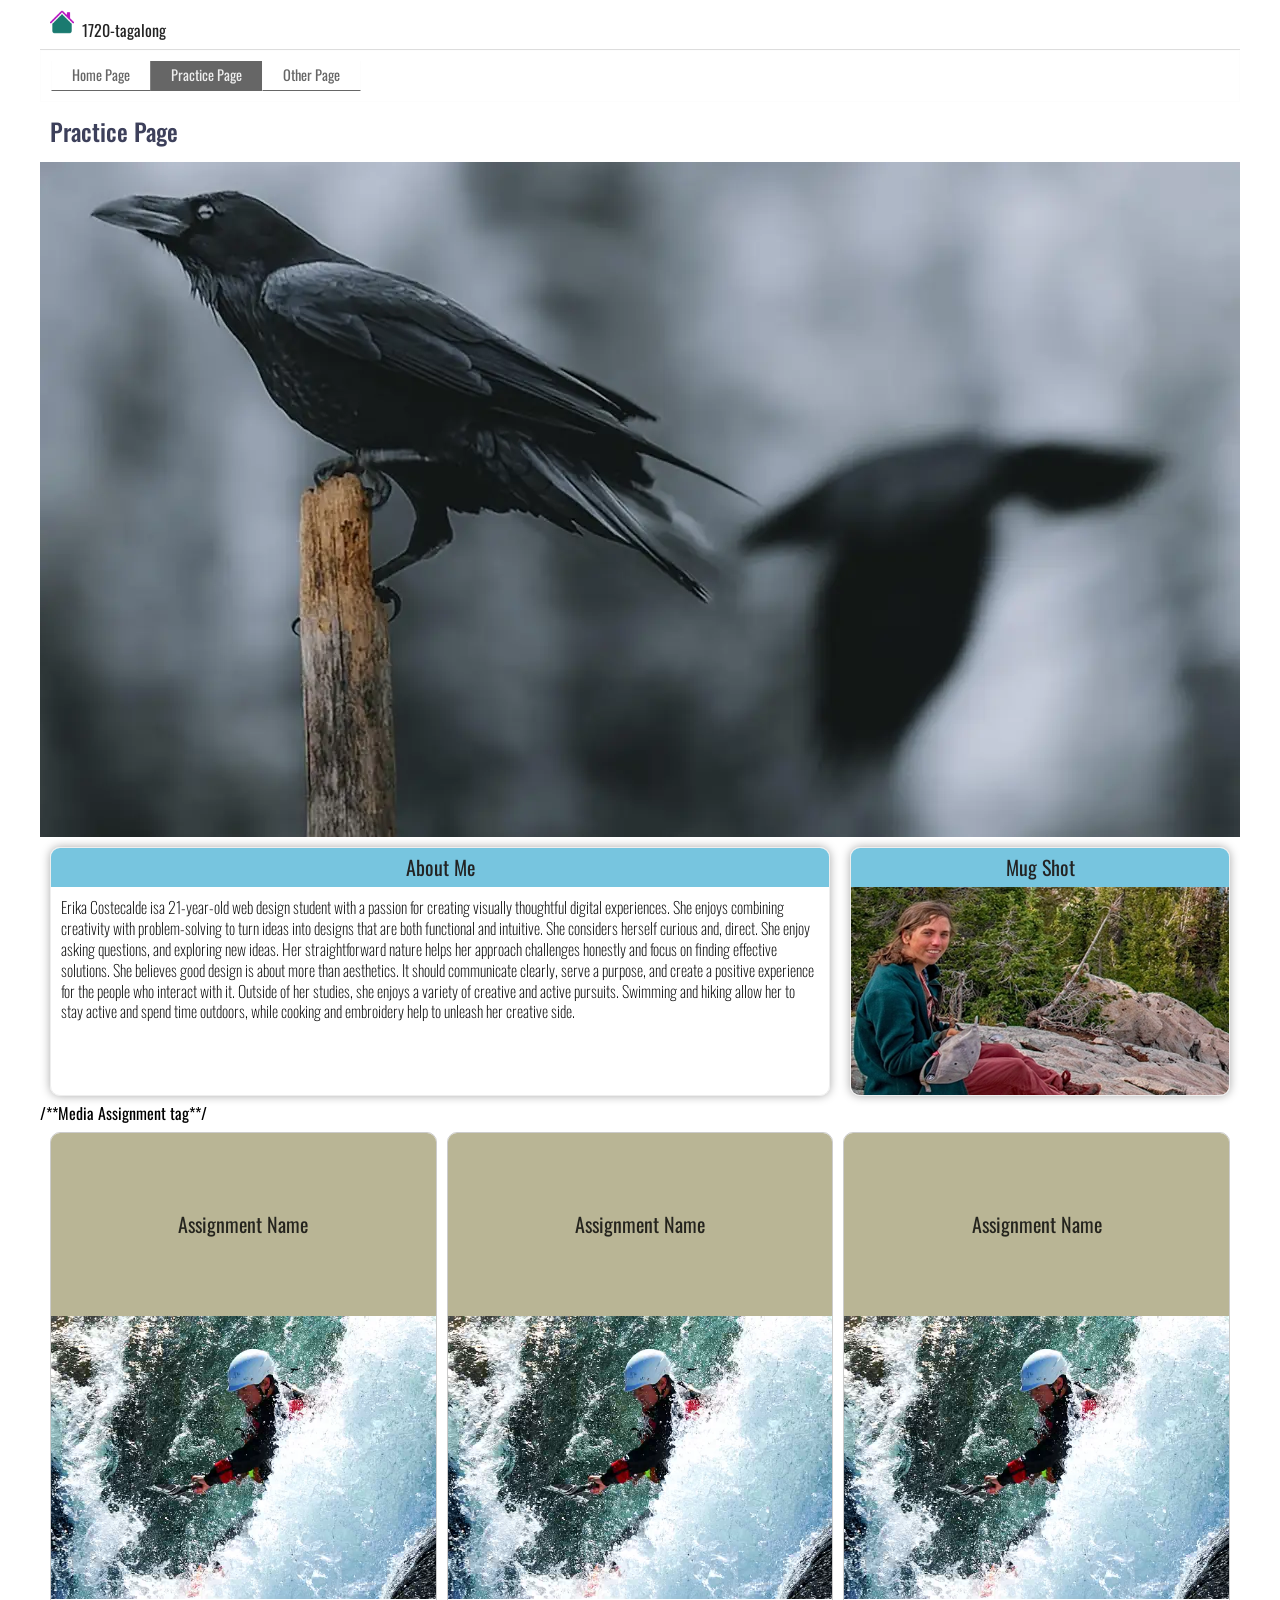
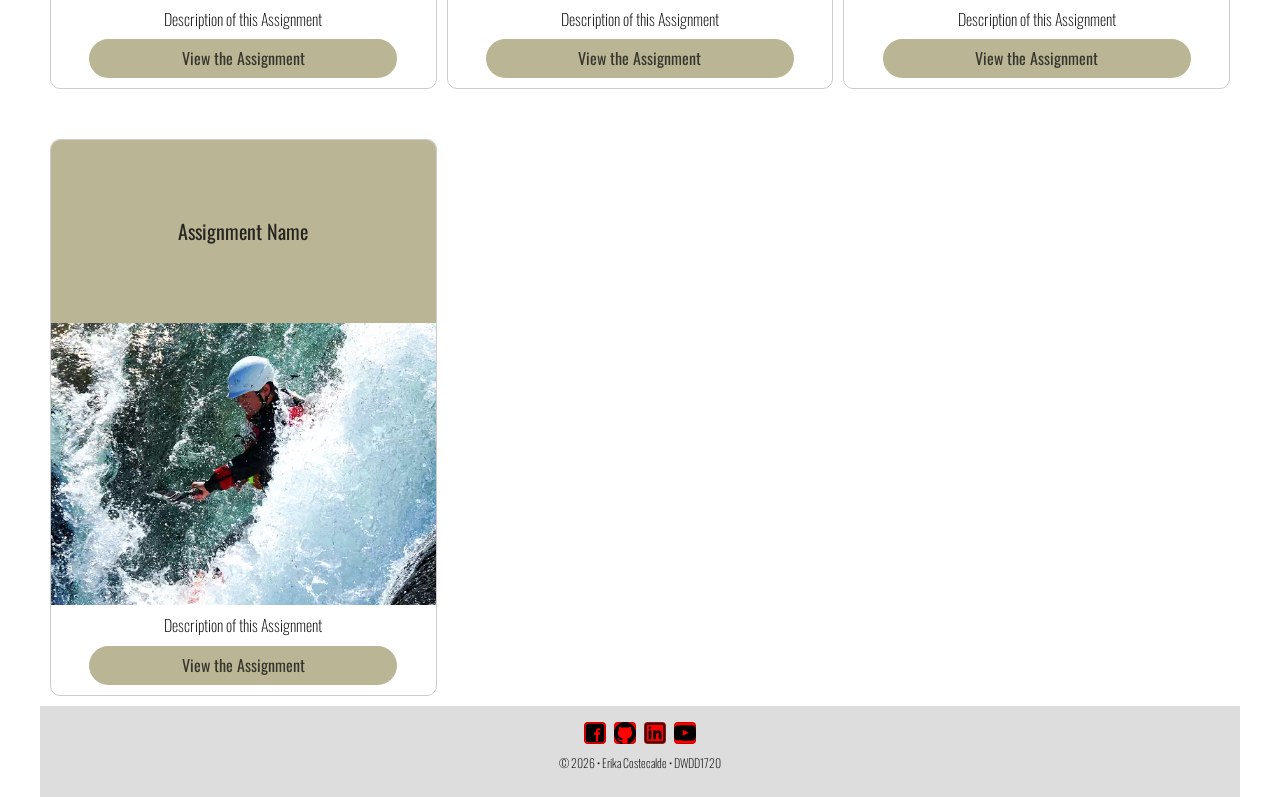
==== index.html @ cc08d658 "fixed title" ====
<!DOCTYPE html>
<html lang="en">
<head>
    <meta charset="UTF-8">
    <meta name="viewport" content="width=device-width, initial-scale=1.0">
    <title>1720-tagalong</title>


    <link rel="stylesheet" href="styles/normalize.css">
    <link rel="stylesheet" href="styles/small.css">
    <link rel="stylesheet" href="styles/larger.css">

    <!--fonts-->
    <link rel="preconnect" href="https://fonts.googleapis.com">
    <link rel="preconnect" href="https://fonts.gstatic.com" crossorigin>
    <link href="https://fonts.googleapis.com/css2?family=Oswald:wght@200..700&display=swap" rel="stylesheet">

    <!--Open Graph-->
    <meta property="og:title" content="1720-portal Assignment" />
    <meta property="og:description" content="Welcome to the Portal page for Erika Costecaldes DWDD1720 course" />
    <meta property="og:image" content="https://erika419.github.io/1720-portal/images/opengraph.png" />
    <meta property="og:url" content="https://erika419.github.io/1720-portal/" />
    <meta property="og:logo" content="https://erika419.github.io/1720-portal/images/favicon.svg" />
    <meta property="og:type" content="website" />

    <!--favicon-->
    <link rel="icon" type="image/png" href="/1720-portal/favicon-96x96.png" sizes="96x96" />
    <link rel="icon" type="image/svg+xml" href="/1720-portal/favicon.svg" />
    <link rel="shortcut icon" href="/1720-portal/favicon.ico" />
    <link rel="apple-touch-icon" sizes="180x180" href="/1720-portal/apple-touch-icon.png" />
    <meta name="apple-mobile-web-app-title" content="Portal" />
    <link rel="manifest" href="/1720-portal/site.webmanifest" />

    <!--SCRIPTS--->
    <script src="scripts/navigation.js" defer> </script>
        <script src="scripts/year.js" defer> </script>


    
</head>
<body>
    <header>
        <img src="images/favicon.svg" alt="site logo" width="16" height="16">
        <span> 1720-tagalong</span>
        <button id="hamburger" class="hamburger" aria-label="nav link button"></button>
    </header> 

        <nav id="navbar">
            <ul>
                <li> <a href="#about"> Home Page</a> </li>
                <li class = "active"> <a href="#mug"> Practice Page</a> </li>
                <li> <a href="#assign"> Other Page</a> </li>
            </ul>
        </nav>

        <main>
            <h1>Practice Page</h1> 

            <source media="(max-width:610px)" srcset="images/hero-small-610px.webp"></source>
            <source media="(max-width:900)" srcset="images/hero-medium-900px.webp"></source>
            <img src="images/hero-large-1200px.webp" alt="Bird Flying"></img>

            <div class="sbs">
                <section>
                    <h2 id="about">About Me</h2>
                    <p>
                        Erika Costecalde isa 21-year-old web design student with a passion for creating
                        visually thoughtful digital experiences. She enjoys combining creativity with 
                        problem-solving to turn ideas into designs that are both functional and intuitive.
                        She considers herself curious and, direct. She enjoy asking questions, and 
                        exploring new ideas. Her straightforward nature helps her approach challenges 
                        honestly and focus on finding effective solutions. She believes good design is about
                        more than aesthetics. It should communicate clearly, serve a purpose, and create a
                        positive experience for the people who interact with it. Outside of her studies, she
                        enjoys a variety of creative and active pursuits. Swimming and hiking allow her to 
                        stay active and spend time outdoors, while cooking and embroidery help to unleash her 
                        creative side.</p>
                </section>
                <section>
                    <h2 id="mug">Mug Shot</h2>
                    <img src="images/Profile Picture.webp" alt="Mug Shot" width="602" height="330" loading="lazy">
                </section>
            </div>

            /**Media Assignment tag**/
            <div class="cards" id="assign">
                <section>
                    <h2>Assignment Name</h2>
                    <img src="images/placeholder.webp" alt="Assignment for..." width="600" height="400" loading="lazy">
                    <p> Description of this Assignment</p>
                    <a href="#"> View the Assignment</a>
                </section>

                <section>
                    <h2>Assignment Name</h2>
                    <img src="images/placeholder.webp" alt="Assignment for..." width="600" height="400" loading="lazy">
                    <p> Description of this Assignment</p>
                    <a href="#"> View the Assignment</a>
                </section>

                <section>
                    <h2>Assignment Name</h2>
                    <img src="images/placeholder.webp" alt="Assignment for..." width="600" height="400" loading="lazy">
                    <p> Description of this Assignment</p>
                    <a href="#"> View the Assignment</a>
                </section>

                <section>
                    <h2>Assignment Name</h2>
                    <img src="images/placeholder.webp" alt="Assignment for..." width="600" height="400" loading="lazy">
                    <p> Description of this Assignment</p>
                    <a href="#"> View the Assignment</a>
                </section>
            </div>
        </main>

        <footer>
        <section class="social">
            <a href="https://www.facebook.com/paul.cheney.1422" target="_blank"><img src="images/icons8-facebook.svg" alt="facebook" width="16" height="16"> </a>
            <a href="https://www.youtube.com/PaulChenney" target="_blank"><img src="images/github-142-svgrepo-com.svg" alt="github" width="16" height="16"> </a>
            <a href="https://www.linkedin.com/in/pchenney" target="_blank"><img src="images/linkedin-svgrepo-com.svg" alt="linkedin" width="16" height="16"> </a>
            <a href="https://www.youtube.com/@PaulChenney66" target="_blank"><img src="images/youtube-168-svgrepo-com.svg" alt="youtube" width="16" height="16"> </a>
        </section>

        
        <p>&copy; <span id="currentyear"></span> &bull; Erika Costecalde &bull; DWDD1720</p>
        
    </footer>
</body>
</html>
---- styles/small.css ----
/**Border-Box**/

*{
    box-sizing: border-box;
    scroll-behavior: smooth;
}

/**body tag**/
body{
    font-family: "Oswald", sans-serif;
}

/**header tag**/
header{
    padding: 10px 0 10px 10px;
    border-bottom: solid 1px #ddd;
    display: grid;
    align-items: end;
    column-gap: 8px;
    grid-template-columns: 24px auto 44px;
}

header img{
    display: block;
    width: 100%;
    height: auto;
    padding-bottom: 5px;
}

header span{
    color: #232323;
}

/**navigation tag**/
nav{ 
    display: none;
}

nav ul{
    margin: 0;
    padding: 0;
    list-style-type: none;
}

nav a{
    display: block;
    font-size: 0.9rem;
    font-weight: 400;
    color: #666;
    border-bottom: solid 1px #ddd;    
    text-decoration: none;
    padding: 0.8rem;
}

nav li.active a{
    background-color:#666;
    color:#eee;
}
nav a:hover{
    text-decoration: underline;
}

/**You might need to delete this one tag**/
nav li:last-child a{
    border-right: solid 1px rgba(245, 242, 242, 0.2);
}

nav li.active{
    background-color: #666;
    color: #eee;
}

nav.show{
    display: block;
}

/**Hamburger Stuff tag**/
.hamburger{
    background: none;
    border:none;
    color:#232323;
    cursor: pointer;
    font-size: 2rem;
    font-family: Verdana;
}

.hamburger::before{
    content: "\2630";

}

.hamburger.show::before{
    content: "\00D7";

}

/**main stuff tag**/
    h1{ 
        font-size:1.5rem;
        color:#3D405B;
        font-weight:500;
        margin-left:10px;
    }

    .sbs section{
        border: 1px solid #eee;
        border-radius:10px;
        box-shadow: 0 0 10px #aaa;
        margin: 0.5rem 10px;
        overflow: hidden;
    }

    .sbs h2{
        background-color: rgb(119, 197, 223);
        color: #232323;
        font-weight: 400;
        font-size:1.25rem;
        margin: 0;
        padding: 0.5rem 0.2rem;
        text-align: center;
    }

    .sbs p{
        font-weight: 200;
        margin: 10px;
        line-height: 130%;
    }

    .sbs img{
        display: block;
        width:100%;
        height:100%;
        object-fit: cover;
    }

    /**Assigment Card tag**/
    .cards{
        display: grid;
        grid-template-columns: repeat(auto-fit, minmax(300px,1fr));
        gap:50px 10px;
        margin:10px;
    }

    .cards section{
        border:1px #ccc solid;
        border-radius:10px;
        overflow:hidden;
    }

    .cards h2{
        background-color:#b9b595;
        color: rgb(0,0,0,0.8);
        font-weight: 400;
        font-size:1.25rem;
        margin:0;
        padding: 05rem 0.2rem;
        text-align: center;
    }

    .cards p{ 
        font-weight:200;
        margin:10px 10px;
        line-height: 130%;
        text-align: center;
    }

        .cards img{
        display: block;
        width:100%;
        height: auto;
    }

    .cards a{
        background-color:#b9b595;
        color: rgb(0,0,0,0.7);
        text-decoration: none;
        display: block;
        width: 80%;
        padding:10px;
        margin: 0 10% 10px 10%;
        text-align: center;
        border-radius: 20px;
        &:hover{
            background-color:#dbd7b2;
            transform: translateY(2px);
            box-shadow: 0 0 10px #999;
        }
    }

/**social media tag**/
    .social{
        display:flex;
        justify-content:center;
        column-gap: 8px;
    }

    .social img{
        display: block;
        width: 22px;
        height: 22px;
    }

    .social a{
        border: solid 1px rgb(0,0,0,0.2);
        border-radius: 4px;
        width: 22px;
        height: 22px;
        display: flex;
        justify-content: center;
        align-items: center;
        background-color: rgb(255.255.255, 0.3);
    }

    .social a:hover{
        background-color: rgb(255.255.255, 0.8);
    }

/**footer tag**/
    footer{
        background-color: #ddd;
        padding: 1rem 0;
        text-align: center;
        font-weight: 200;
        font-size: 0.75rem;
}
---- styles/larger.css ----
@media only screen and (min-width: 40rem) {

    header, main, nav, footer{
        max-width:1200px;
        margin: 0 auto;
    }

    /**Navigation Stuff tag**/
    nav{
        display: block;
        color:#eee;
        border: solid 1px rgba(245, 242, 242, 0.2);
    }

    nav ul{
        display: flex;
        margin: 10px;
        list-style-type: none;
    }

    nav a{
        border-left: solid 1px rgba(245, 242, 242, 0.2);
        padding: .4rem 20px;
        color: #666;
        border-bottom: solid 1px #666;    
        text-decoration: none;
    }


    nav a:hover{
    text-decoration: underline;
    background-color: #666;
    }

    nav li:last-child a{
        border-right: solid 1px rgba(245, 242, 242, 0.2);
    }

    nav li.active{
    background-color: #666;
    color: #eee;
}

    /**Hamburger Stuff tag**/
    .hamburger{
        display:none;
    }

    /**Main Stuff tag**/
    .sbs{
        display: grid;
        grid-template-columns: 2fr 1fr;
    }
}
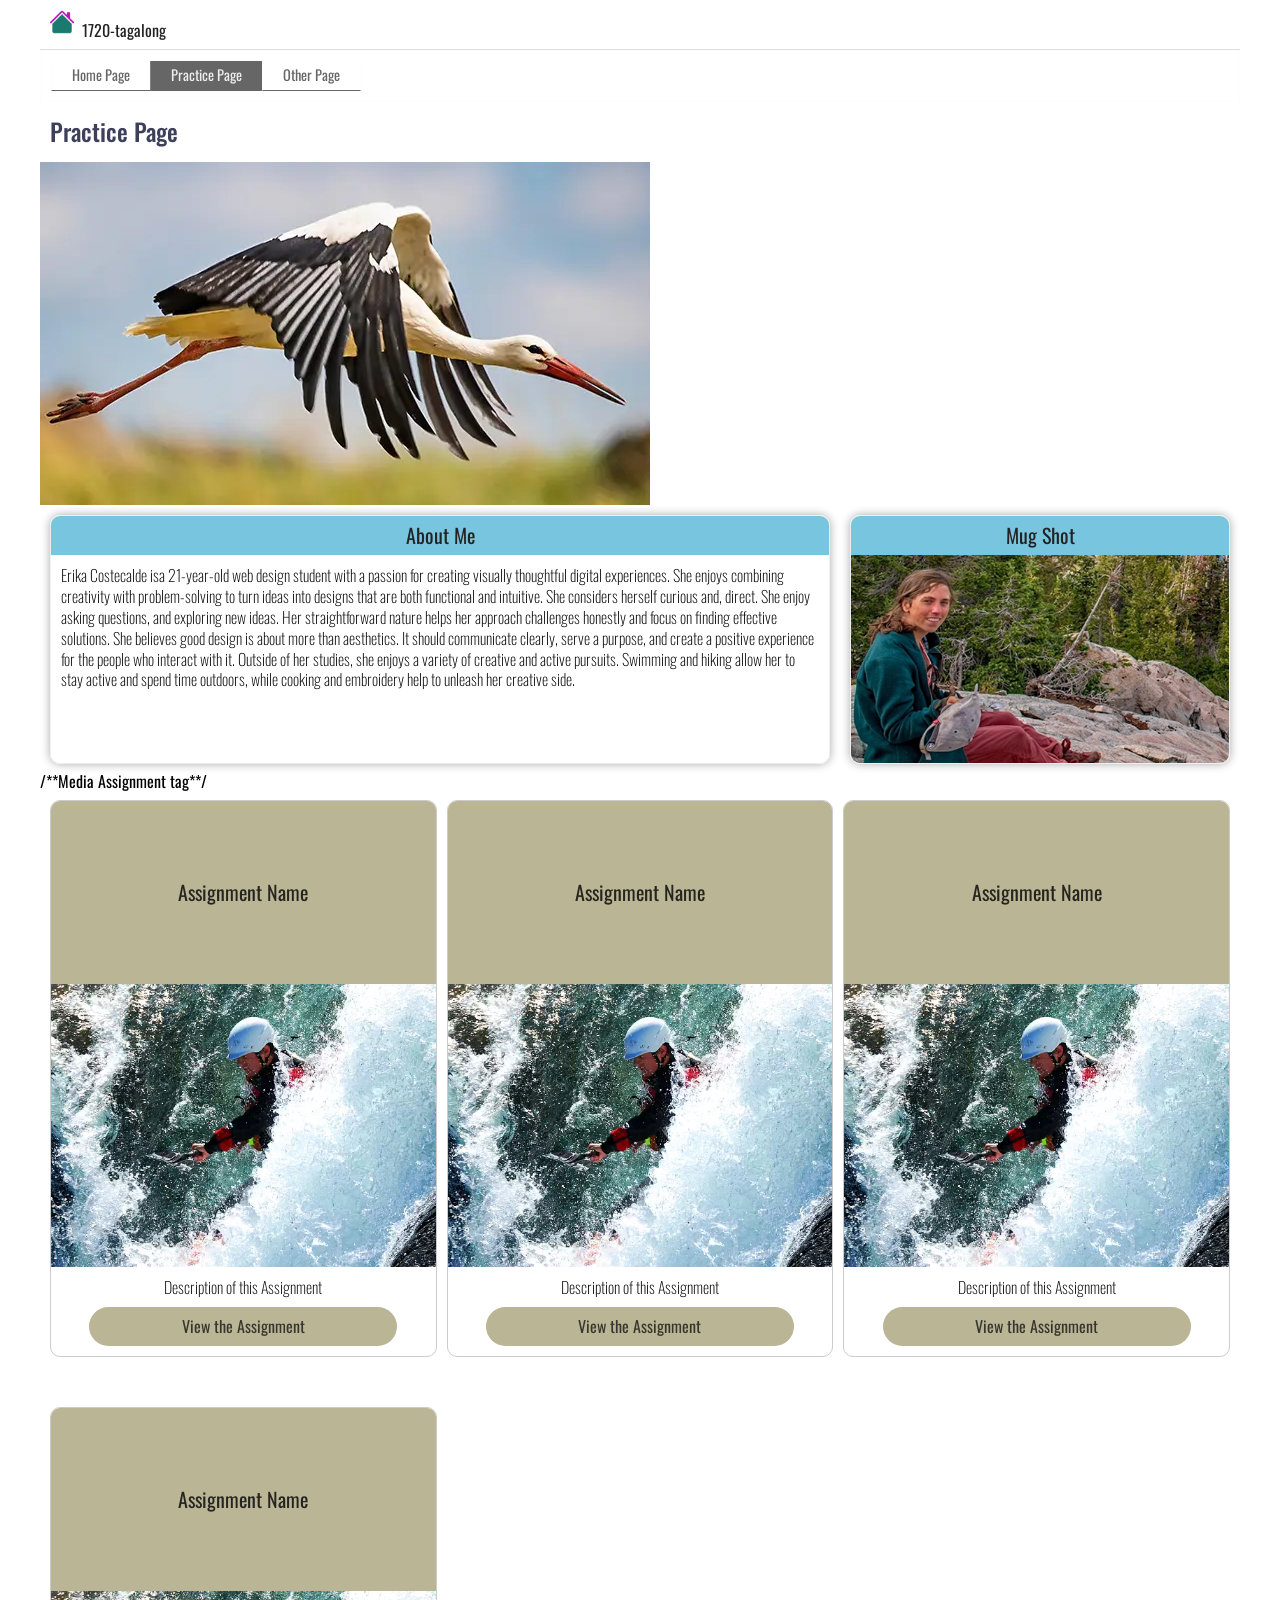
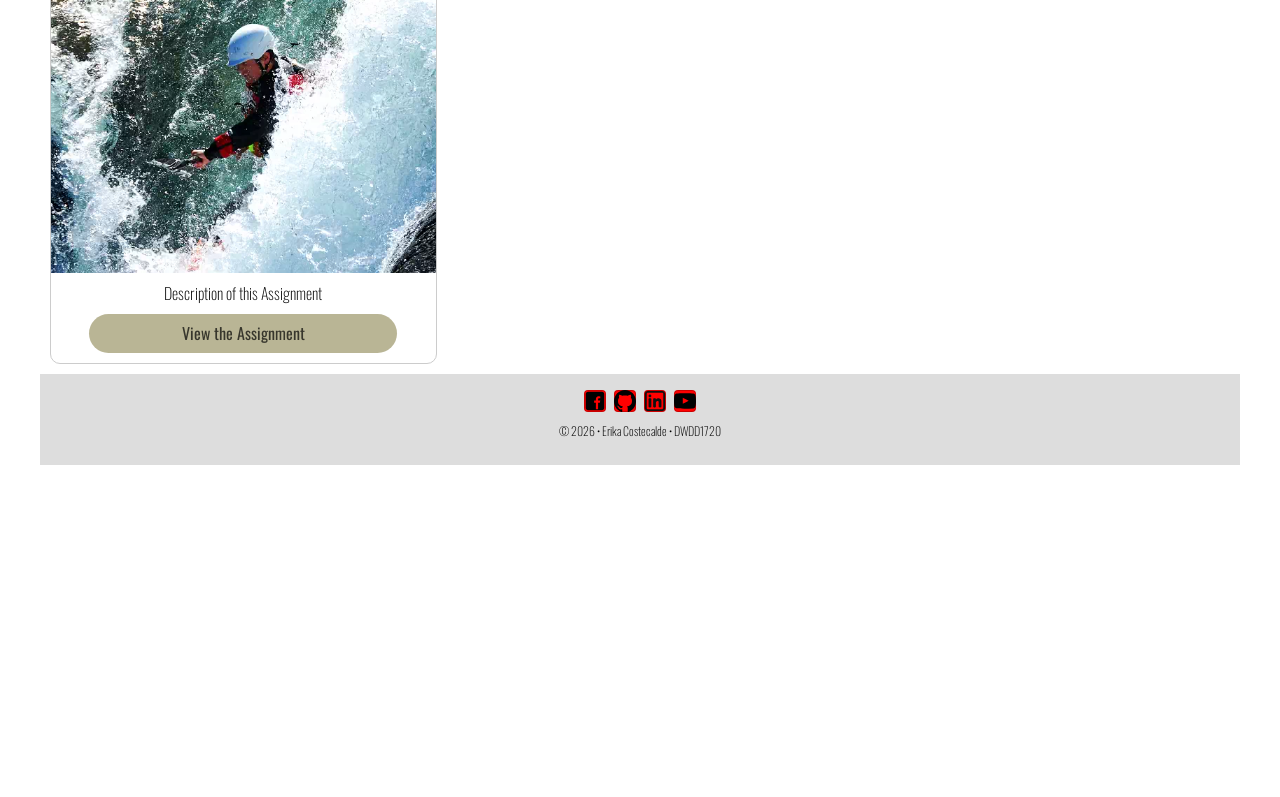
==== commit 7d112b52: "attempted to fix image formattting error" ====
--- a/index.html
+++ b/index.html
@@ -56,10 +56,11 @@
         <main>
             <h1>Practice Page</h1> 
 
+            <picture>
             <source media="(max-width:610px)" srcset="images/hero-small-610px.webp"></source>
-            <source media="(max-width:900)" srcset="images/hero-medium-900px.webp"></source>
+            <source media="(max-width:900px)" srcset="images/hero-medium-900px.webp"></source>
             <img src="images/hero-large-1200px.webp" alt="Bird Flying"></img>
-
+            </picture>
             <div class="sbs">
                 <section>
                     <h2 id="about">About Me</h2>
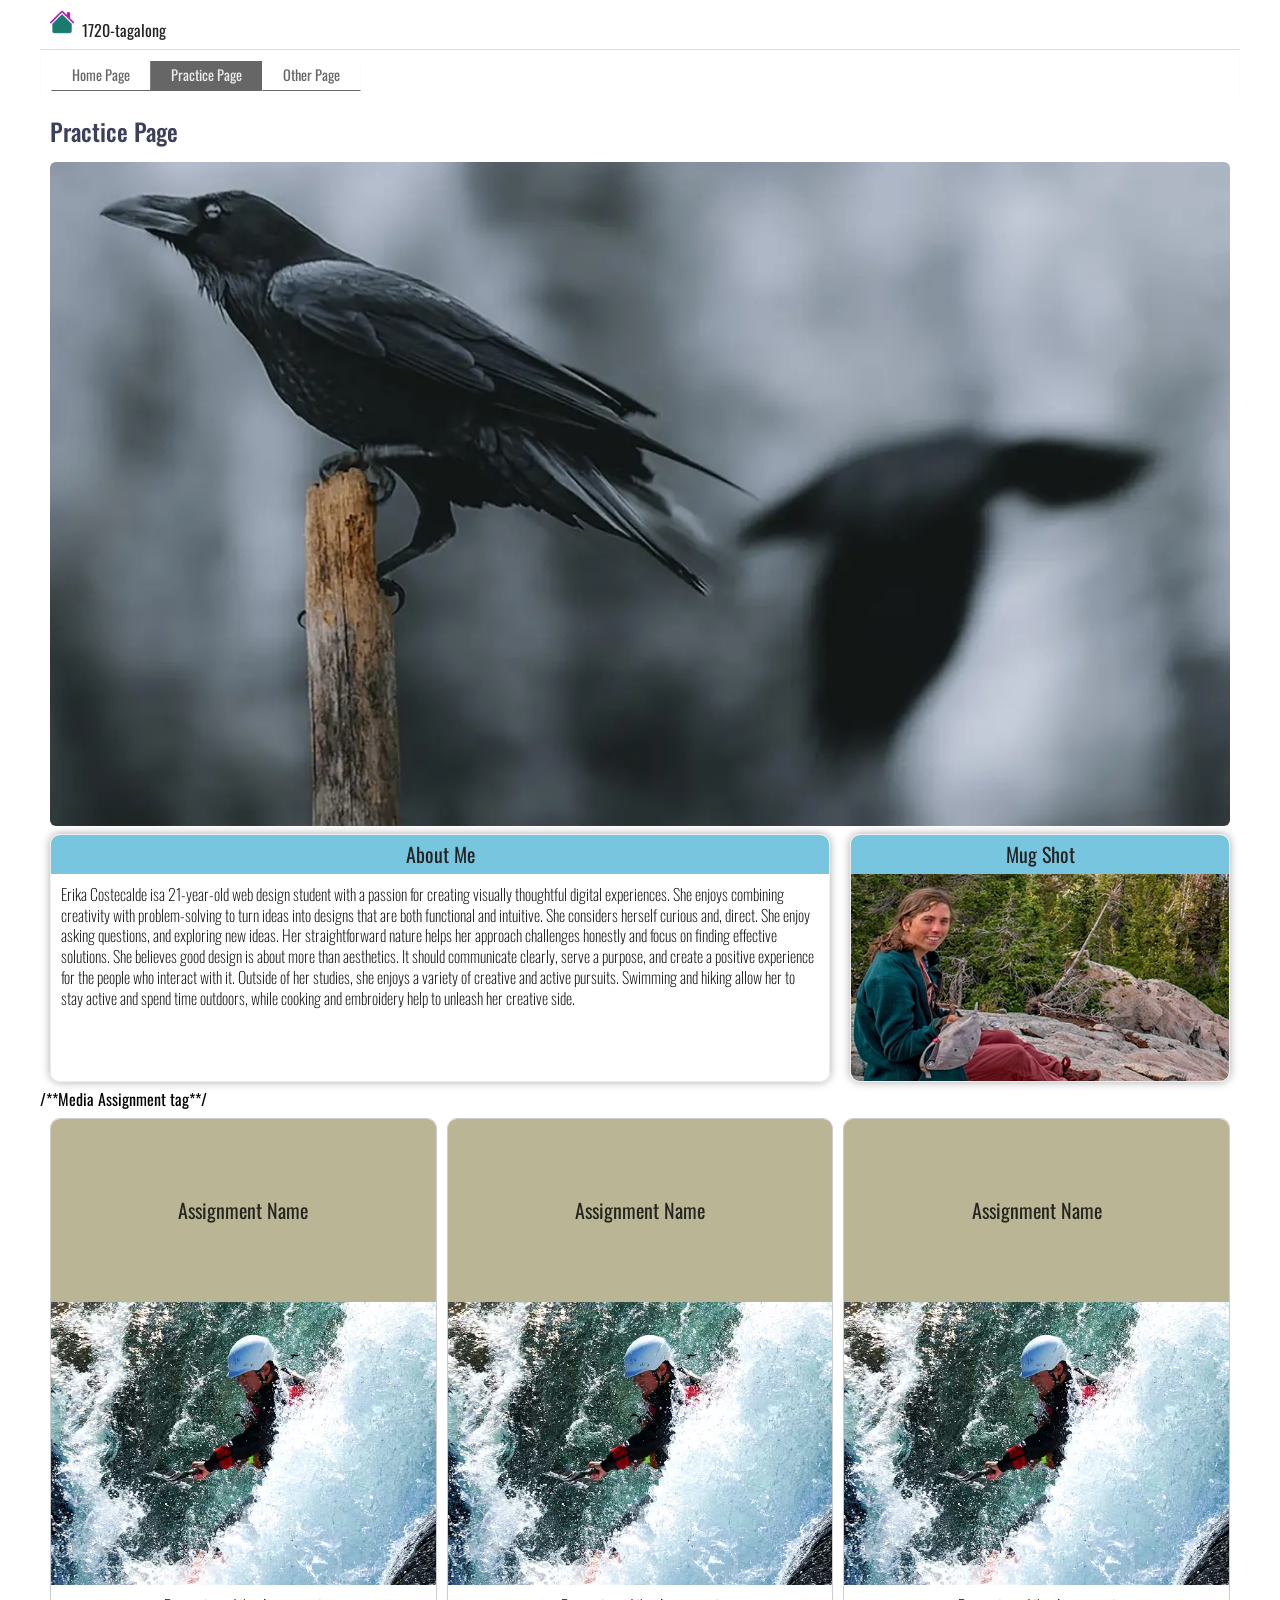
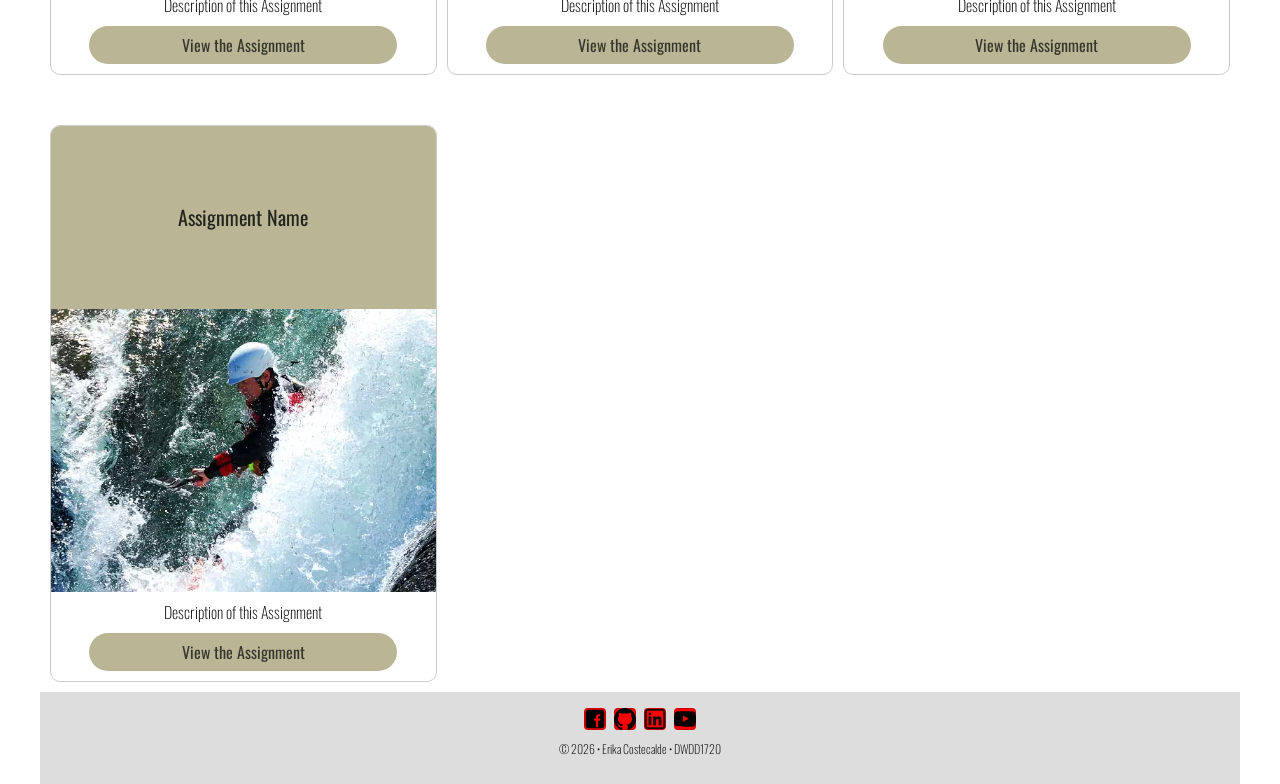
==== commit e14498cd: "added stylizing to hero images" ====
--- a/index.html
+++ b/index.html
@@ -56,7 +56,7 @@
         <main>
             <h1>Practice Page</h1> 
 
-            <picture>
+            <picture class="hero">
             <source media="(max-width:610px)" srcset="images/hero-small-610px.webp"></source>
             <source media="(max-width:900px)" srcset="images/hero-medium-900px.webp"></source>
             <img src="images/hero-large-1200px.webp" alt="Bird Flying"></img>
--- a/styles/small.css
+++ b/styles/small.css
@@ -93,6 +93,21 @@
     content: "\00D7";
 
 }
+
+/**hero image tag**/
+.hero{
+    display:block;
+    width:100%;
+    padding: 0 10px;
+}
+
+.hero img{
+    display:block;
+    width:100%;
+    height: auto;
+    border-radius: 6px;
+}
+
 
 /**main stuff tag**/
     h1{ 
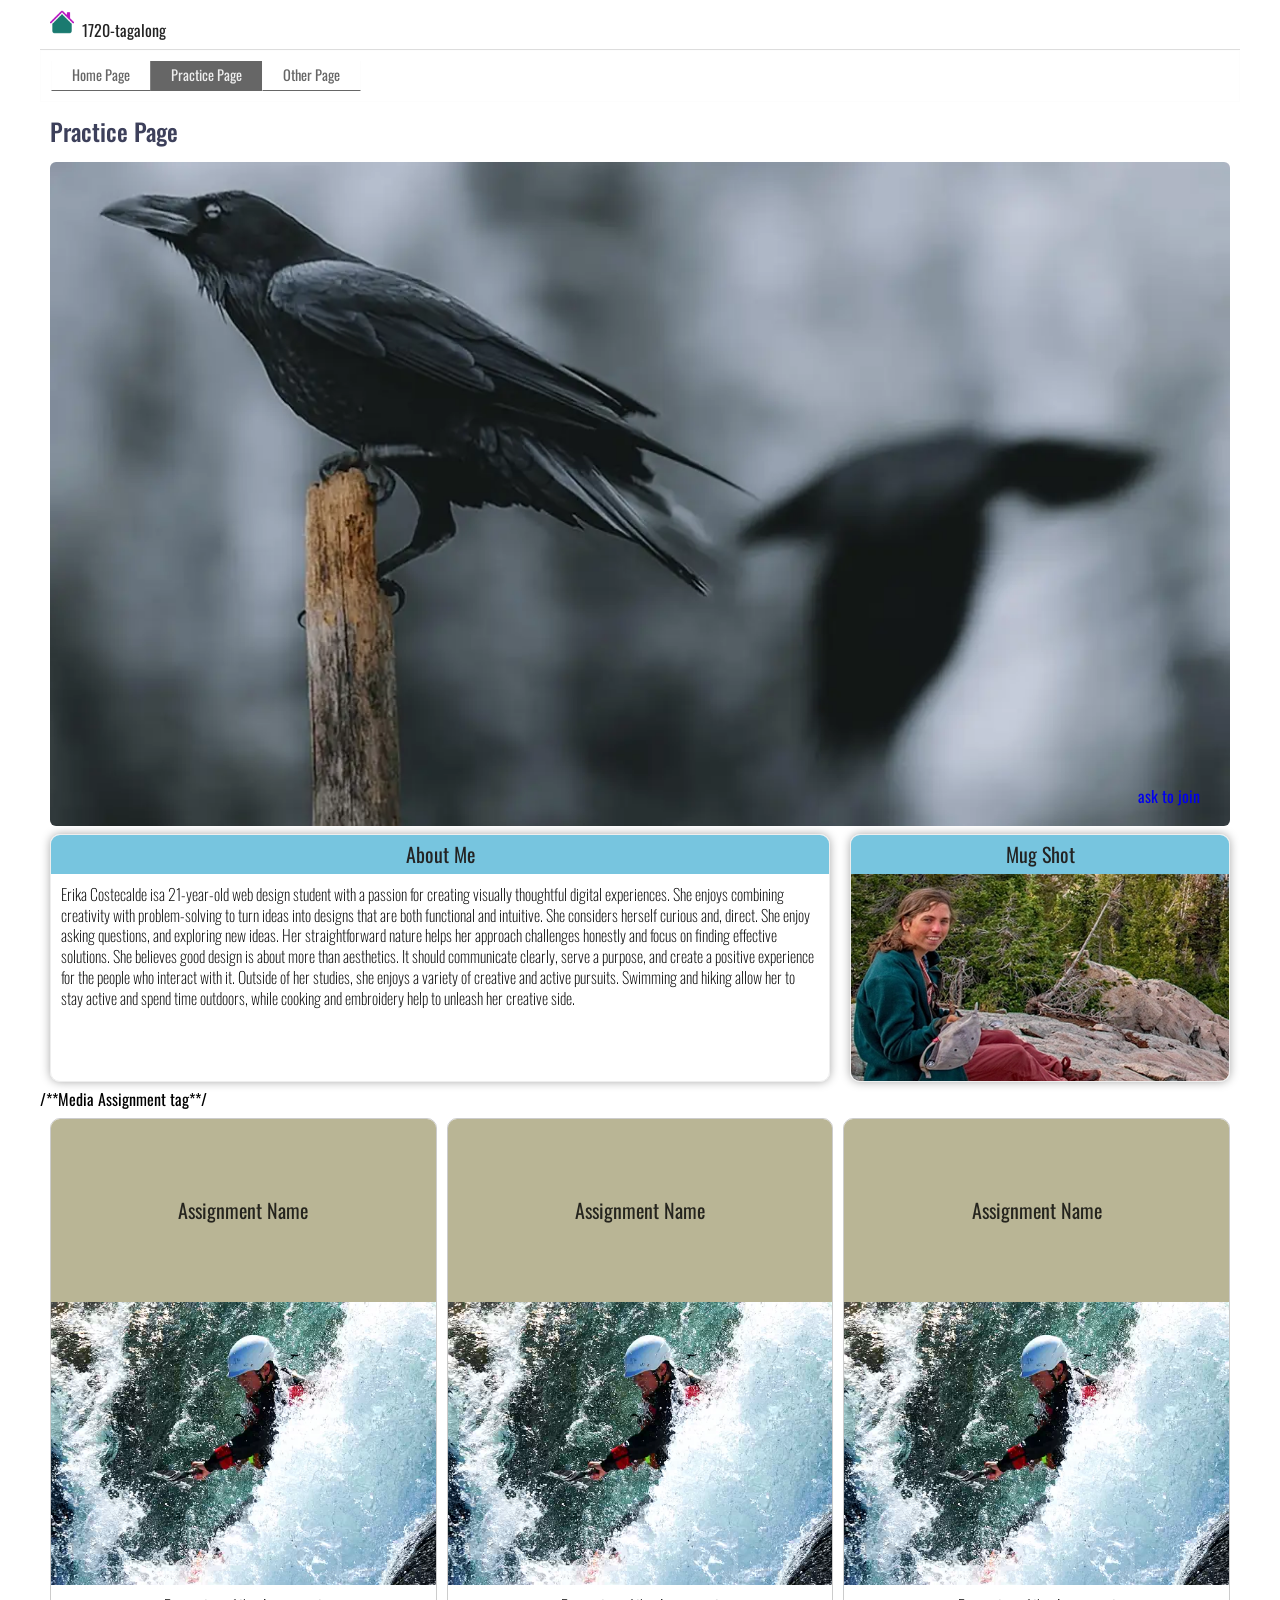
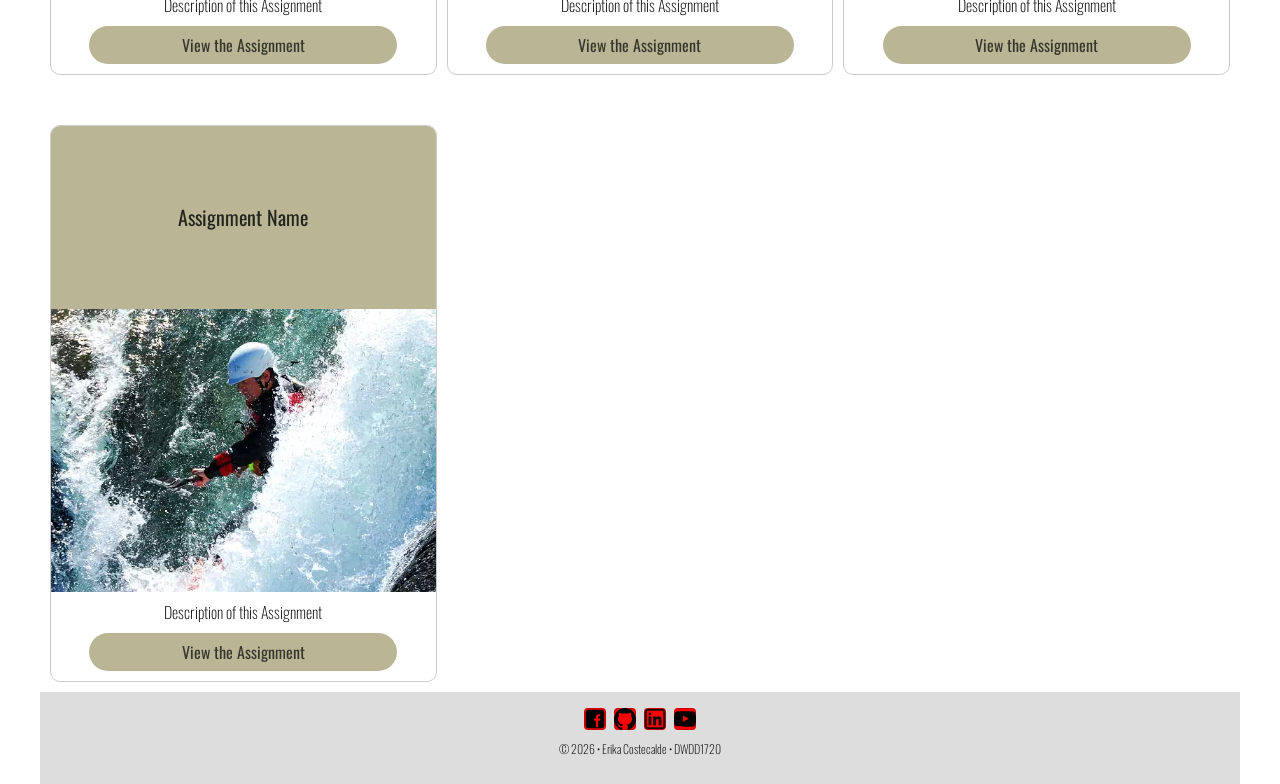
==== commit 249bb942: "did a few changes to .hero a" ====
--- a/index.html
+++ b/index.html
@@ -60,6 +60,7 @@
             <source media="(max-width:610px)" srcset="images/hero-small-610px.webp"></source>
             <source media="(max-width:900px)" srcset="images/hero-medium-900px.webp"></source>
             <img src="images/hero-large-1200px.webp" alt="Bird Flying"></img>
+            <a href="#"> ask to join </a>
             </picture>
             <div class="sbs">
                 <section>
--- a/styles/small.css
+++ b/styles/small.css
@@ -93,21 +93,6 @@
     content: "\00D7";
 
 }
-
-/**hero image tag**/
-.hero{
-    display:block;
-    width:100%;
-    padding: 0 10px;
-}
-
-.hero img{
-    display:block;
-    width:100%;
-    height: auto;
-    border-radius: 6px;
-}
-
 
 /**main stuff tag**/
     h1{ 
@@ -237,4 +222,28 @@
         text-align: center;
         font-weight: 200;
         font-size: 0.75rem;
-}+}
+
+
+/**hero image tag**/
+.hero{
+    display:block;
+    width:100%;
+    padding: 0 10px;
+    position: relative;
+}
+
+.hero img{
+    display:block;
+    width:100%;
+    height: auto;
+    border-radius: 6px;
+}
+
+.hero a{
+    position:absolute;
+    bottom: 20px;
+    right:40px;
+    text-decoration: none;
+}
+
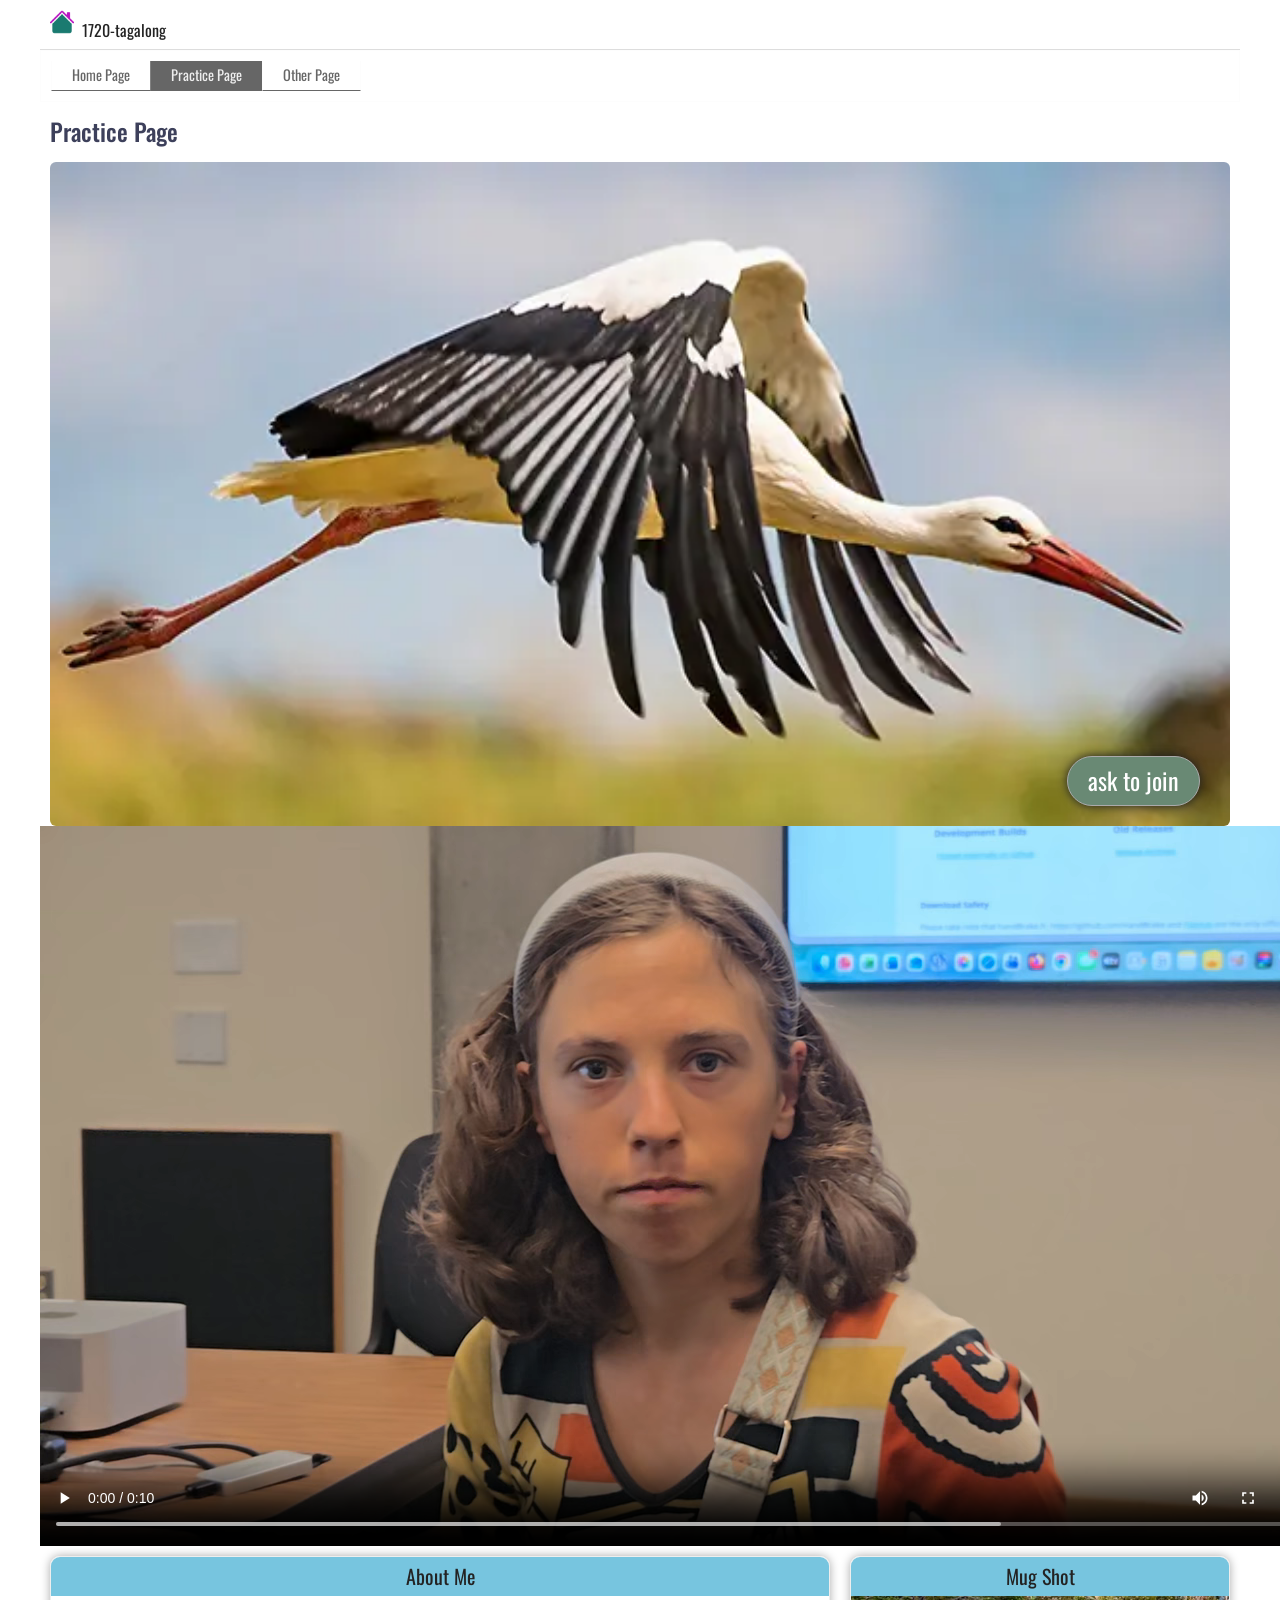
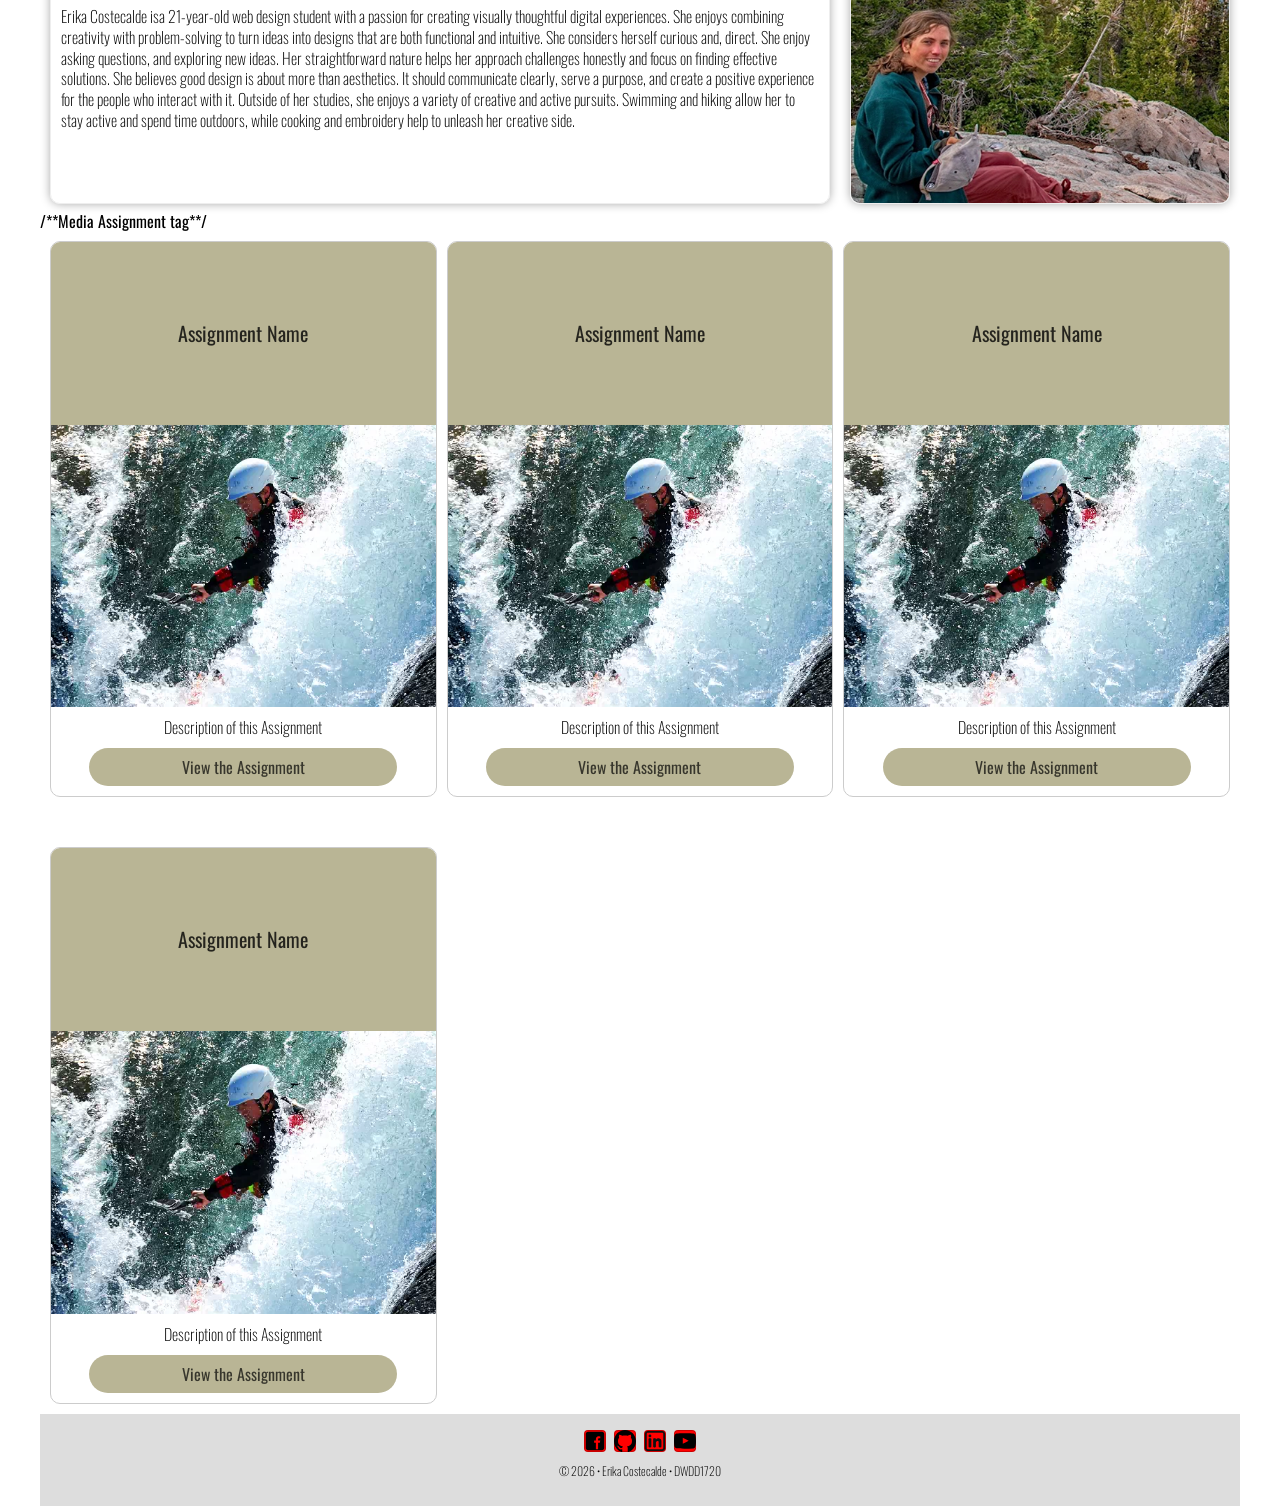
==== commit 6f8163f5: "added video + subtitles" ====
--- a/index.html
+++ b/index.html
@@ -62,6 +62,25 @@
             <img src="images/hero-large-1200px.webp" alt="Bird Flying"></img>
             <a href="#"> ask to join </a>
             </picture>
+
+            <video controls >
+    <source src="media/erikavideo.mp4" type="video/mp4" />
+    <source src="media/erikavideo.webm" type="video/webm" />
+    <track
+    label="English"
+    kind="subtitles"
+    srclang="en"
+    src="media/captions-en.vtt"
+    default />
+  
+    <track
+    label="Español"
+    kind="subtitles"
+    srclang="es"
+    src="media/captions-es - Copy.vtt" />
+        </video>
+
+
             <div class="sbs">
                 <section>
                     <h2 id="about">About Me</h2>
--- a/styles/small.css
+++ b/styles/small.css
@@ -245,5 +245,15 @@
     bottom: 20px;
     right:40px;
     text-decoration: none;
-}
-
+    color: white;
+    background-color:#698974;
+    padding: 10px 20px;
+    border-radius: 99px;
+    border: solid 1px #aaa;
+    box-shadow: 0 0 10px #222;
+    font-size: 1.5rem;
+    &:hover{
+        background-color: #0b5379;
+    }
+}
+
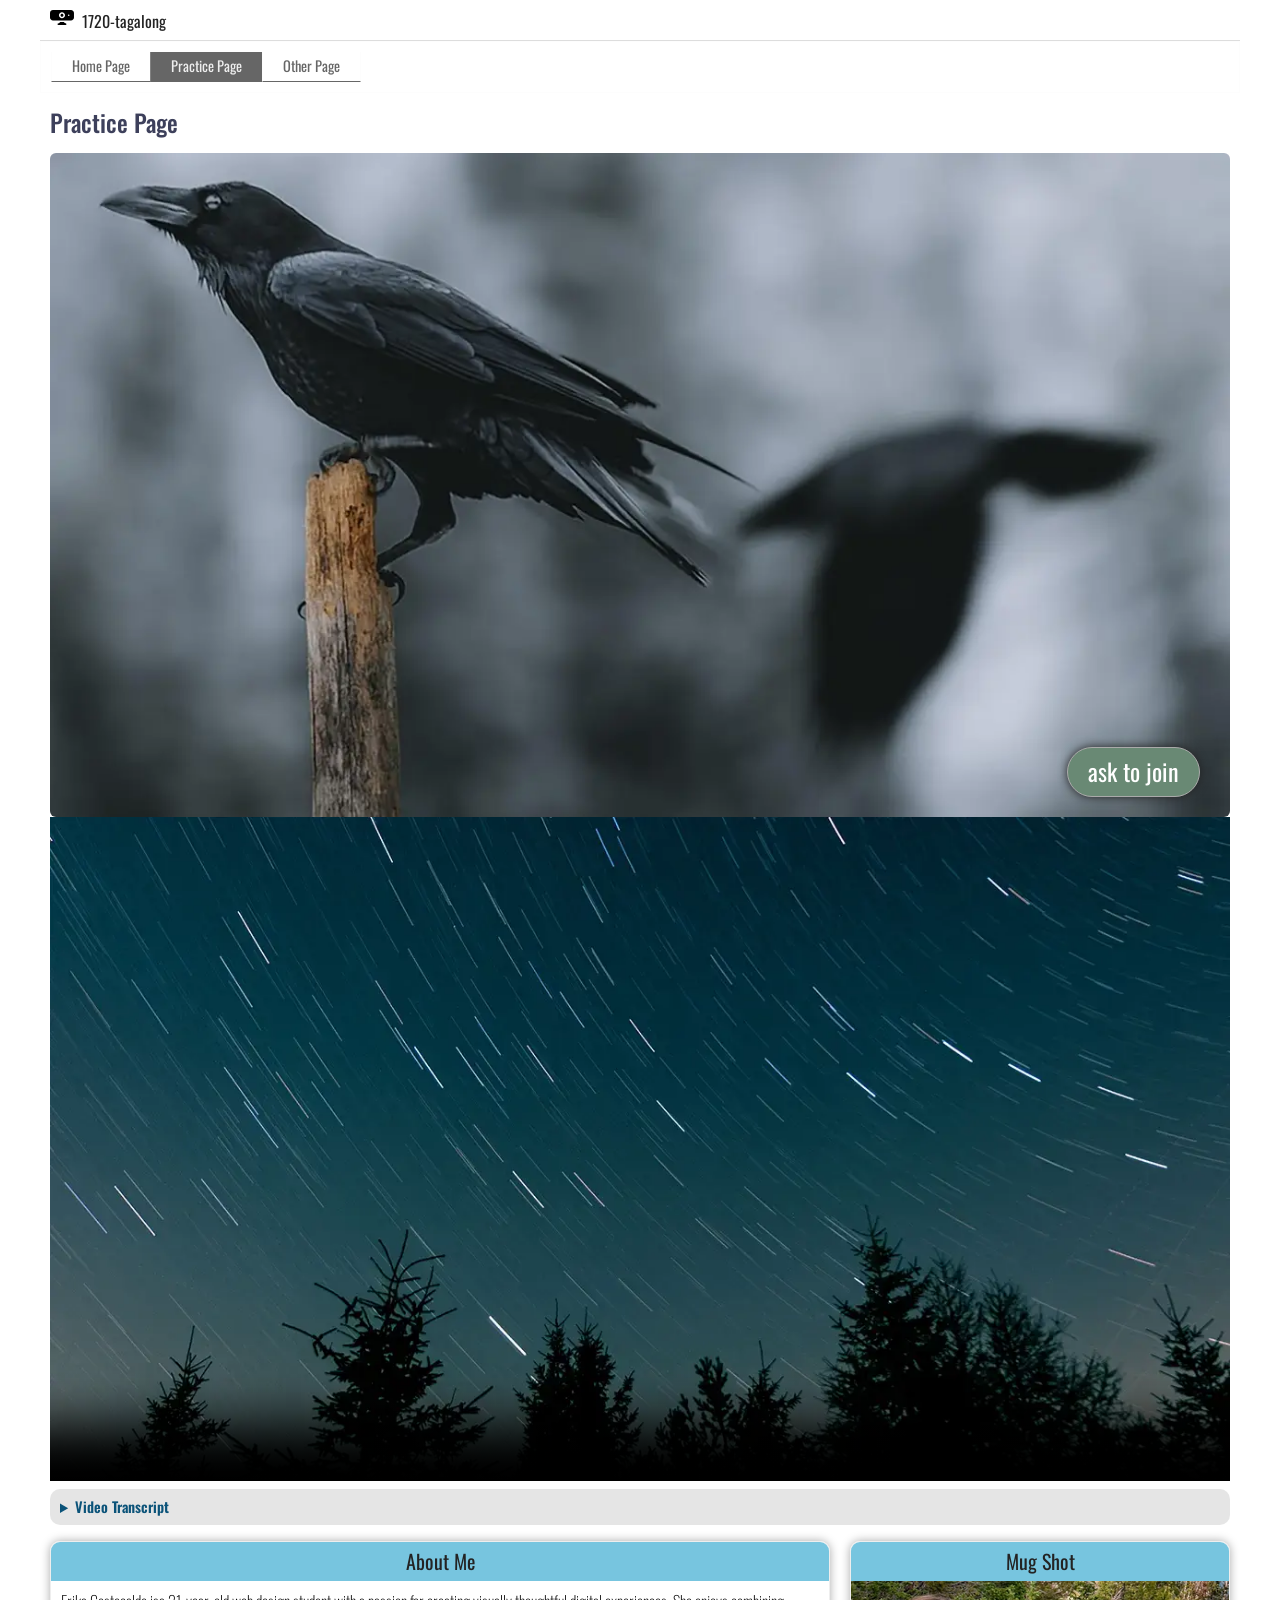
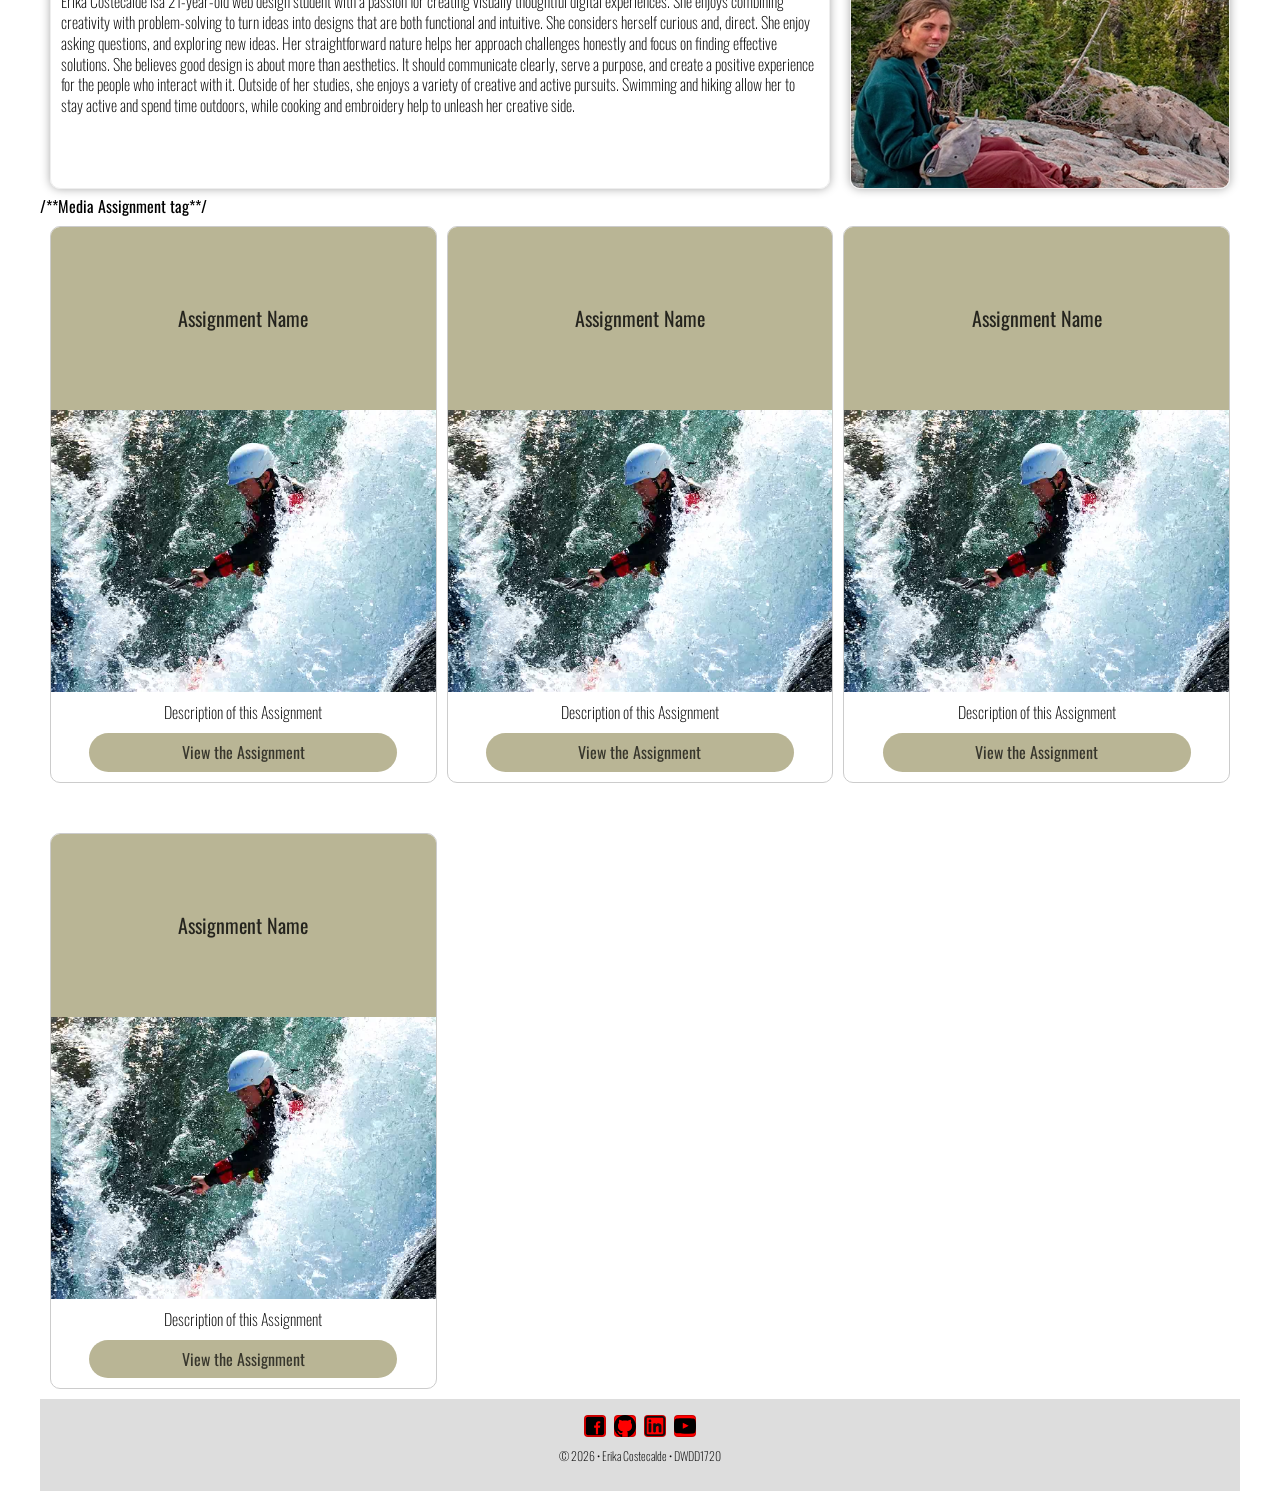
==== commit 25eeb1e0: "try again" ====
--- a/index.html
+++ b/index.html
@@ -16,20 +16,20 @@
     <link href="https://fonts.googleapis.com/css2?family=Oswald:wght@200..700&display=swap" rel="stylesheet">
 
     <!--Open Graph-->
-    <meta property="og:title" content="1720-portal Assignment" />
-    <meta property="og:description" content="Welcome to the Portal page for Erika Costecaldes DWDD1720 course" />
-    <meta property="og:image" content="https://erika419.github.io/1720-portal/images/opengraph.png" />
-    <meta property="og:url" content="https://erika419.github.io/1720-portal/" />
-    <meta property="og:logo" content="https://erika419.github.io/1720-portal/images/favicon.svg" />
+    <meta property="og:title" content="1720-tagalong" />
+    <meta property="og:description" content="Welcome to the Tagalong page for Erika Costecaldes DWDD1720 course" />
+    <meta property="og:image" content="https://erika419.github.io/1720-tagalong/images/opengraph.png" />
+    <meta property="og:url" content="https://erika419.github.io/1720-tagalong/" />
+    <meta property="og:logo" content="https://erika419.github.io/1720-tagalong/images/favicon.svg" />
     <meta property="og:type" content="website" />
 
     <!--favicon-->
-    <link rel="icon" type="image/png" href="/1720-portal/favicon-96x96.png" sizes="96x96" />
-    <link rel="icon" type="image/svg+xml" href="/1720-portal/favicon.svg" />
-    <link rel="shortcut icon" href="/1720-portal/favicon.ico" />
-    <link rel="apple-touch-icon" sizes="180x180" href="/1720-portal/apple-touch-icon.png" />
-    <meta name="apple-mobile-web-app-title" content="Portal" />
-    <link rel="manifest" href="/1720-portal/site.webmanifest" />
+    <link rel="icon" type="image/png" href="images/favicon-96x96.png" sizes="96x96" />
+    <link rel="icon" type="image/svg+xml" href="images/favicon.svg" />
+    <link rel="shortcut icon" href="images/favicon.ico" />
+    <link rel="apple-touch-icon" sizes="180x180" href="images/apple-touch-icon.png" />
+    <meta name="apple-mobile-web-app-title" content="Tagalong" />
+    <link rel="manifest" href="/1720-tagalong/site.webmanifest" />
 
     <!--SCRIPTS--->
     <script src="scripts/navigation.js" defer> </script>
@@ -63,7 +63,7 @@
             <a href="#"> ask to join </a>
             </picture>
 
-            <video controls >
+            <video controls poster="media/portrait.webp" width="1280" height="720">
     <source src="media/erikavideo.mp4" type="video/mp4" />
     <source src="media/erikavideo.webm" type="video/webm" />
     <track
@@ -79,6 +79,11 @@
     srclang="es"
     src="media/captions-es - Copy.vtt" />
         </video>
+
+        <details>
+            <summary> Video Transcript </summary>
+            <p>Hi, my name is Erika and I enjoy hiking, swimming, and embroidery. That's it!</p>
+        </details>
 
 
             <div class="sbs">
--- a/styles/small.css
+++ b/styles/small.css
@@ -185,6 +185,32 @@
             transform: translateY(2px);
             box-shadow: 0 0 10px #999;
         }
+    }
+
+/**video tag**/
+    video{
+        display: block;
+        width: 100%;
+        height: auto;
+        padding: 0 10px;
+    }
+
+    details{
+        margin: 0.5rem 10px;
+        padding: 10px;
+        background-color: rgb(0,0,0,0.1);
+        border-radius: 10px;
+    }
+
+    details summary{
+        color: #0b5379;
+        font-weight: 600;
+        font-size: 0.9rem;
+    }
+
+    details p{
+        color: #698974;
+        font-weight: 300;
     }
 
 /**social media tag**/
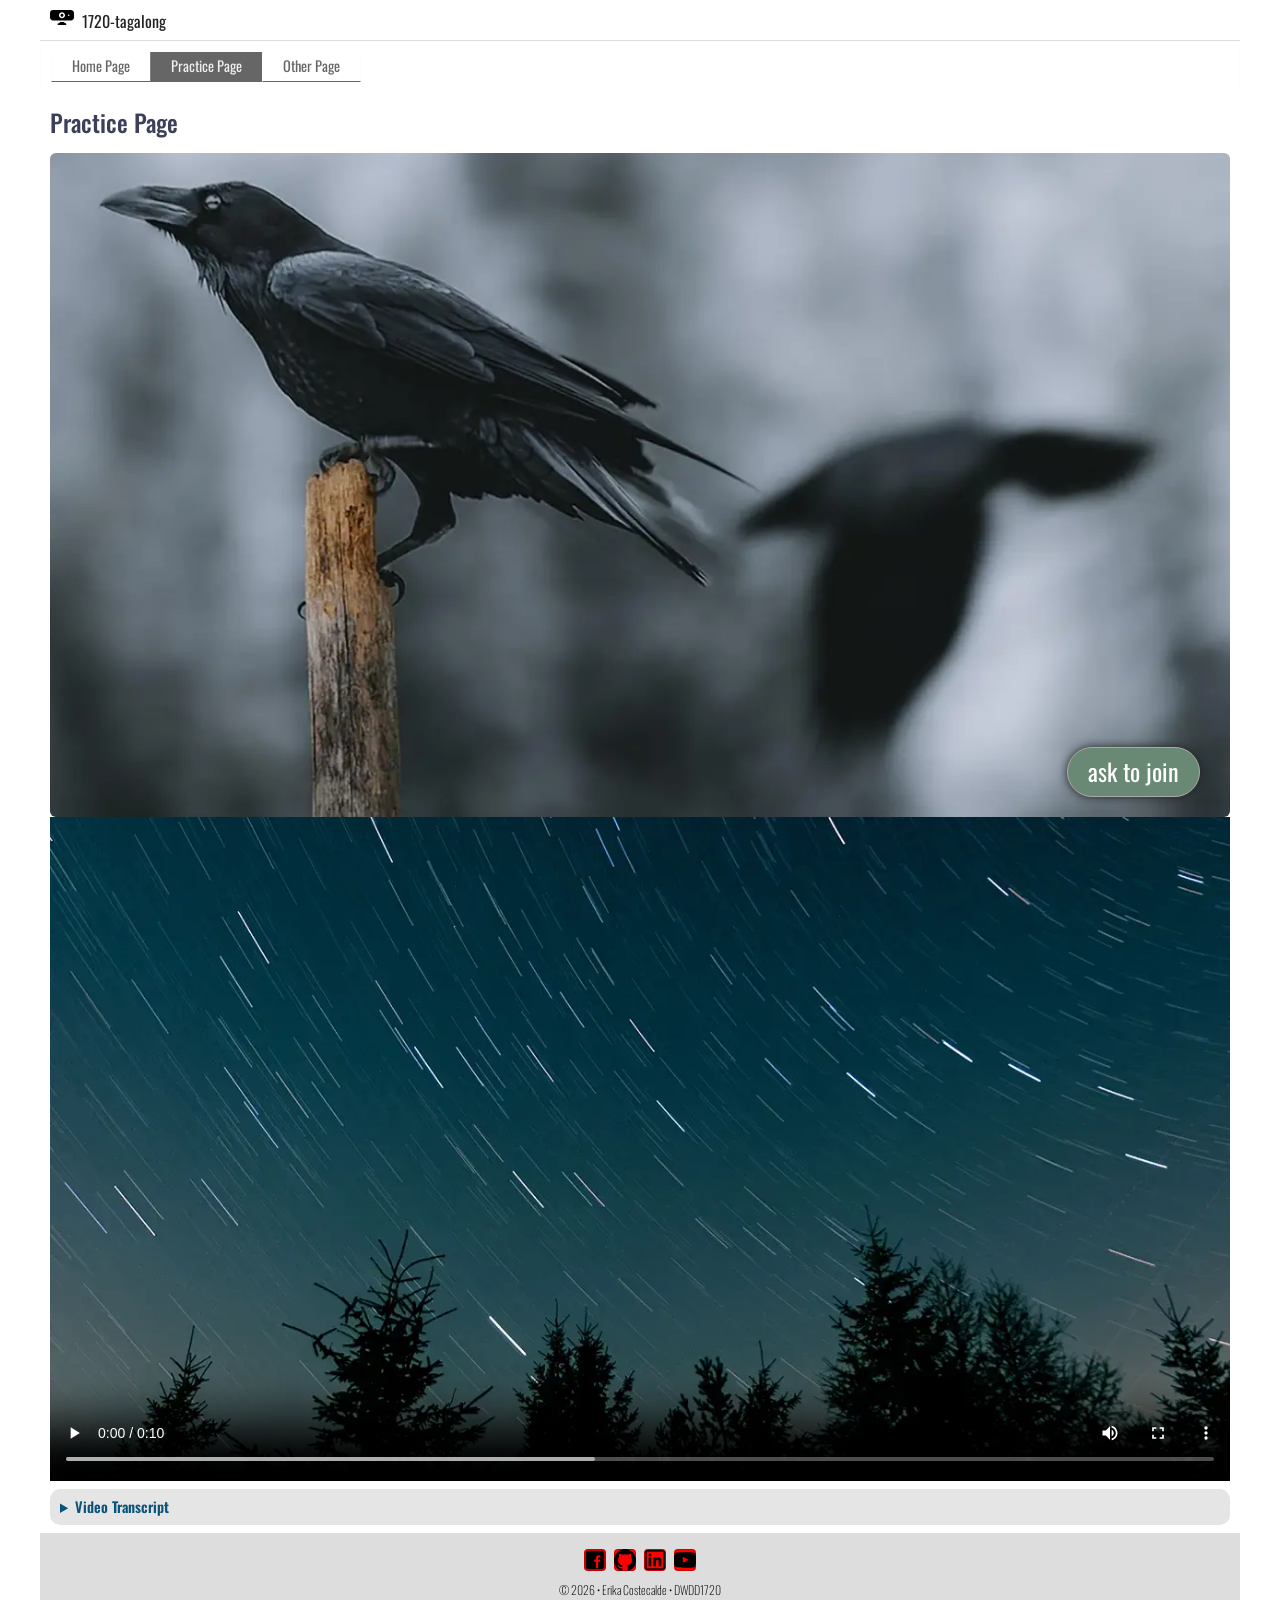
==== commit cce9af82: "removed useless stuff" ====
--- a/index.html
+++ b/index.html
@@ -84,60 +84,6 @@
             <summary> Video Transcript </summary>
             <p>Hi, my name is Erika and I enjoy hiking, swimming, and embroidery. That's it!</p>
         </details>
-
-
-            <div class="sbs">
-                <section>
-                    <h2 id="about">About Me</h2>
-                    <p>
-                        Erika Costecalde isa 21-year-old web design student with a passion for creating
-                        visually thoughtful digital experiences. She enjoys combining creativity with 
-                        problem-solving to turn ideas into designs that are both functional and intuitive.
-                        She considers herself curious and, direct. She enjoy asking questions, and 
-                        exploring new ideas. Her straightforward nature helps her approach challenges 
-                        honestly and focus on finding effective solutions. She believes good design is about
-                        more than aesthetics. It should communicate clearly, serve a purpose, and create a
-                        positive experience for the people who interact with it. Outside of her studies, she
-                        enjoys a variety of creative and active pursuits. Swimming and hiking allow her to 
-                        stay active and spend time outdoors, while cooking and embroidery help to unleash her 
-                        creative side.</p>
-                </section>
-                <section>
-                    <h2 id="mug">Mug Shot</h2>
-                    <img src="images/Profile Picture.webp" alt="Mug Shot" width="602" height="330" loading="lazy">
-                </section>
-            </div>
-
-            /**Media Assignment tag**/
-            <div class="cards" id="assign">
-                <section>
-                    <h2>Assignment Name</h2>
-                    <img src="images/placeholder.webp" alt="Assignment for..." width="600" height="400" loading="lazy">
-                    <p> Description of this Assignment</p>
-                    <a href="#"> View the Assignment</a>
-                </section>
-
-                <section>
-                    <h2>Assignment Name</h2>
-                    <img src="images/placeholder.webp" alt="Assignment for..." width="600" height="400" loading="lazy">
-                    <p> Description of this Assignment</p>
-                    <a href="#"> View the Assignment</a>
-                </section>
-
-                <section>
-                    <h2>Assignment Name</h2>
-                    <img src="images/placeholder.webp" alt="Assignment for..." width="600" height="400" loading="lazy">
-                    <p> Description of this Assignment</p>
-                    <a href="#"> View the Assignment</a>
-                </section>
-
-                <section>
-                    <h2>Assignment Name</h2>
-                    <img src="images/placeholder.webp" alt="Assignment for..." width="600" height="400" loading="lazy">
-                    <p> Description of this Assignment</p>
-                    <a href="#"> View the Assignment</a>
-                </section>
-            </div>
         </main>
 
         <footer>
--- a/styles/small.css
+++ b/styles/small.css
@@ -102,90 +102,6 @@
         margin-left:10px;
     }
 
-    .sbs section{
-        border: 1px solid #eee;
-        border-radius:10px;
-        box-shadow: 0 0 10px #aaa;
-        margin: 0.5rem 10px;
-        overflow: hidden;
-    }
-
-    .sbs h2{
-        background-color: rgb(119, 197, 223);
-        color: #232323;
-        font-weight: 400;
-        font-size:1.25rem;
-        margin: 0;
-        padding: 0.5rem 0.2rem;
-        text-align: center;
-    }
-
-    .sbs p{
-        font-weight: 200;
-        margin: 10px;
-        line-height: 130%;
-    }
-
-    .sbs img{
-        display: block;
-        width:100%;
-        height:100%;
-        object-fit: cover;
-    }
-
-    /**Assigment Card tag**/
-    .cards{
-        display: grid;
-        grid-template-columns: repeat(auto-fit, minmax(300px,1fr));
-        gap:50px 10px;
-        margin:10px;
-    }
-
-    .cards section{
-        border:1px #ccc solid;
-        border-radius:10px;
-        overflow:hidden;
-    }
-
-    .cards h2{
-        background-color:#b9b595;
-        color: rgb(0,0,0,0.8);
-        font-weight: 400;
-        font-size:1.25rem;
-        margin:0;
-        padding: 05rem 0.2rem;
-        text-align: center;
-    }
-
-    .cards p{ 
-        font-weight:200;
-        margin:10px 10px;
-        line-height: 130%;
-        text-align: center;
-    }
-
-        .cards img{
-        display: block;
-        width:100%;
-        height: auto;
-    }
-
-    .cards a{
-        background-color:#b9b595;
-        color: rgb(0,0,0,0.7);
-        text-decoration: none;
-        display: block;
-        width: 80%;
-        padding:10px;
-        margin: 0 10% 10px 10%;
-        text-align: center;
-        border-radius: 20px;
-        &:hover{
-            background-color:#dbd7b2;
-            transform: translateY(2px);
-            box-shadow: 0 0 10px #999;
-        }
-    }
 
 /**video tag**/
     video{
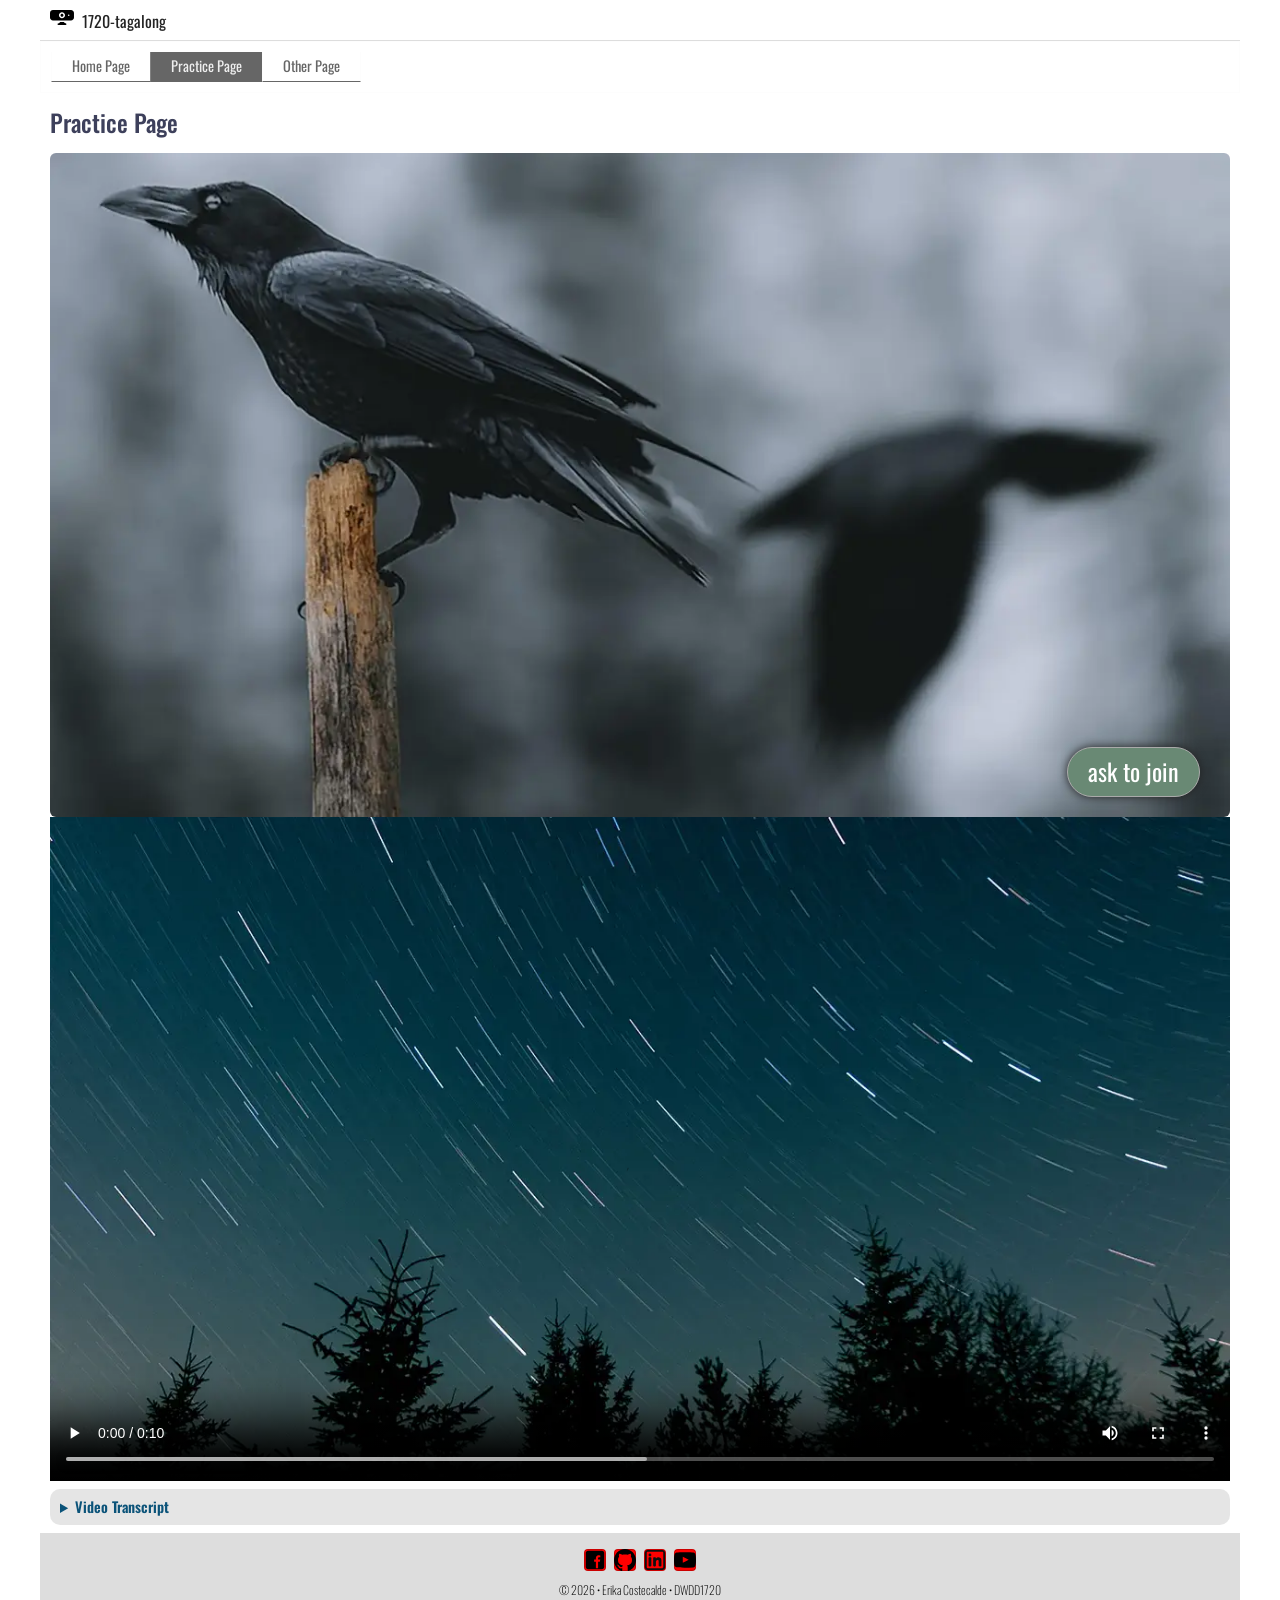
==== commit b35cfe44: "changed opengraph to jopg" ====
--- a/index.html
+++ b/index.html
@@ -18,7 +18,7 @@
     <!--Open Graph-->
     <meta property="og:title" content="1720-tagalong" />
     <meta property="og:description" content="Welcome to the Tagalong page for Erika Costecaldes DWDD1720 course" />
-    <meta property="og:image" content="https://erika419.github.io/1720-tagalong/images/opengraph.png" />
+    <meta property="og:image" content="https://erika419.github.io/1720-tagalong/images/opengraph.jpg" />
     <meta property="og:url" content="https://erika419.github.io/1720-tagalong/" />
     <meta property="og:logo" content="https://erika419.github.io/1720-tagalong/images/favicon.svg" />
     <meta property="og:type" content="website" />
@@ -47,9 +47,9 @@
 
         <nav id="navbar">
             <ul>
-                <li> <a href="#about"> Home Page</a> </li>
-                <li class = "active"> <a href="#mug"> Practice Page</a> </li>
-                <li> <a href="#assign"> Other Page</a> </li>
+                <li> <a href="#"> Home Page</a> </li>
+                <li class = "active"> <a href="#"> Practice Page</a> </li>
+                <li> <a href="#"> Other Page</a> </li>
             </ul>
         </nav>
 
